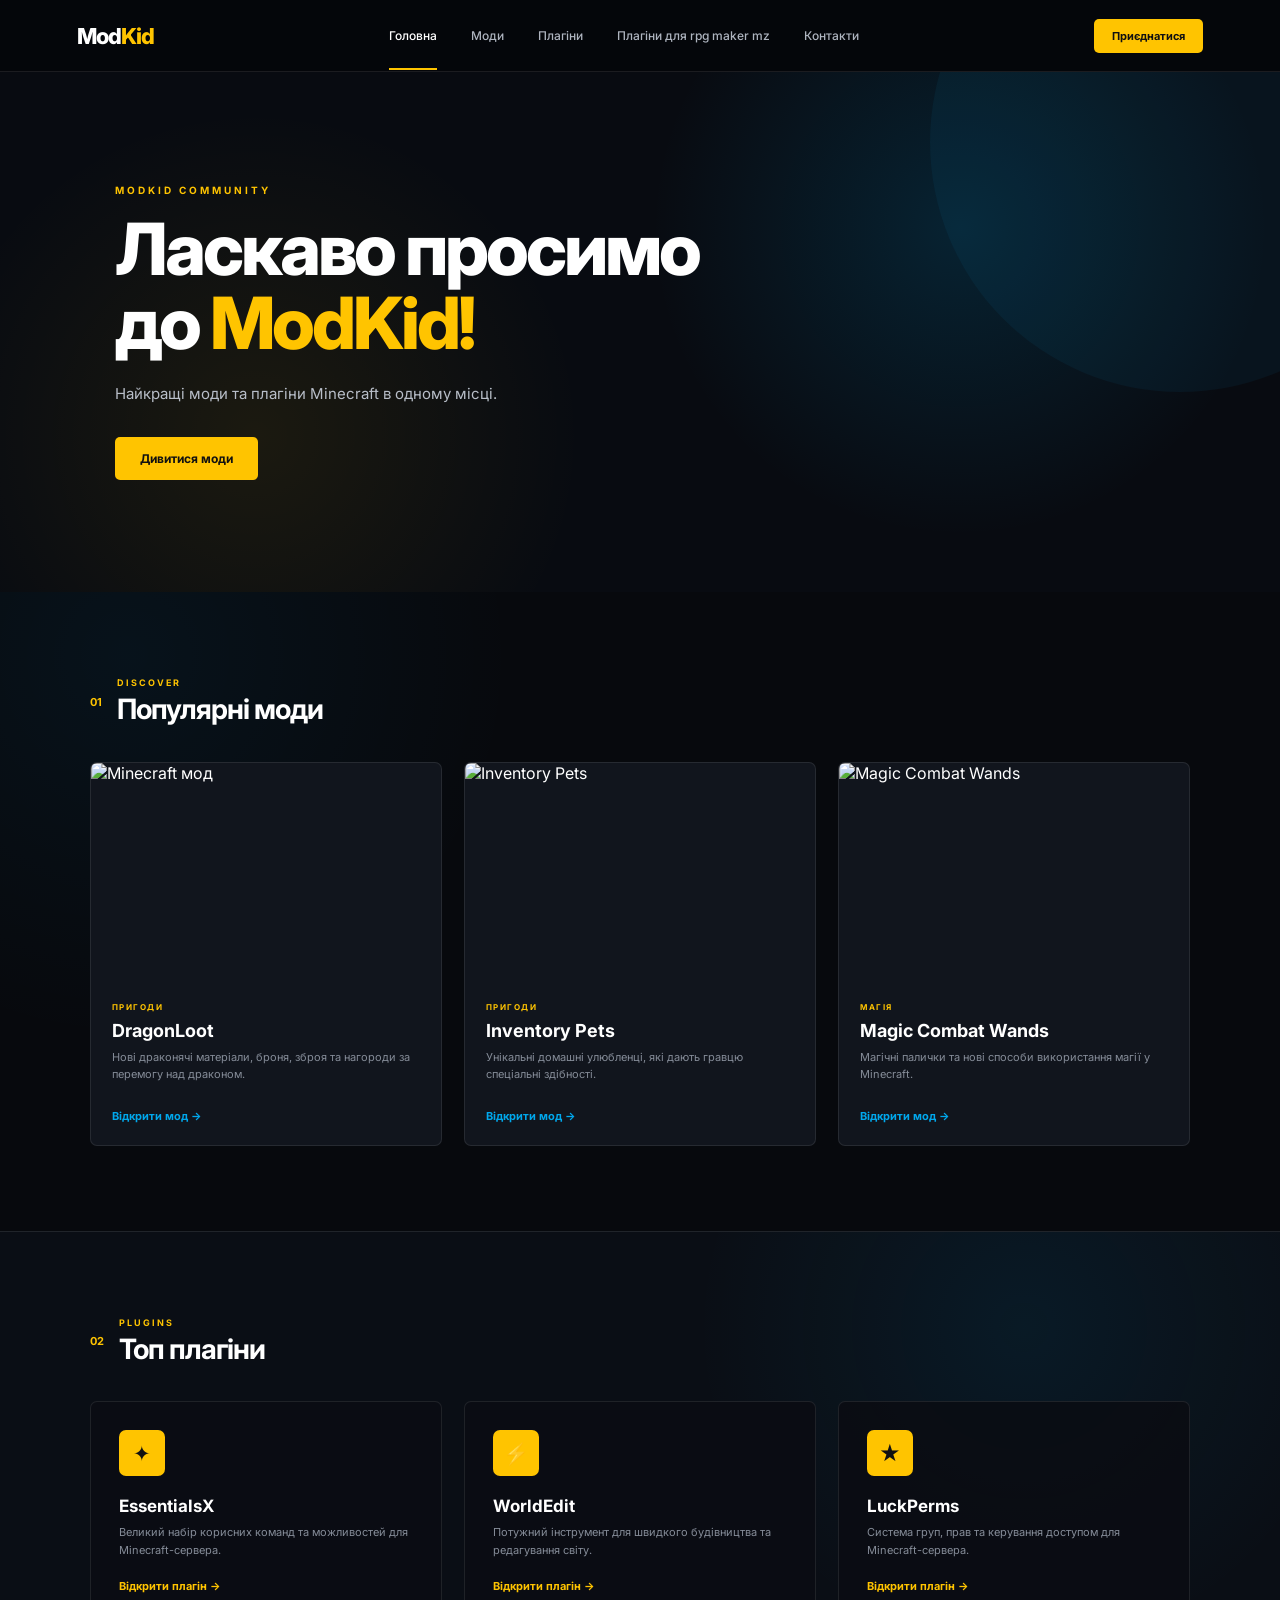
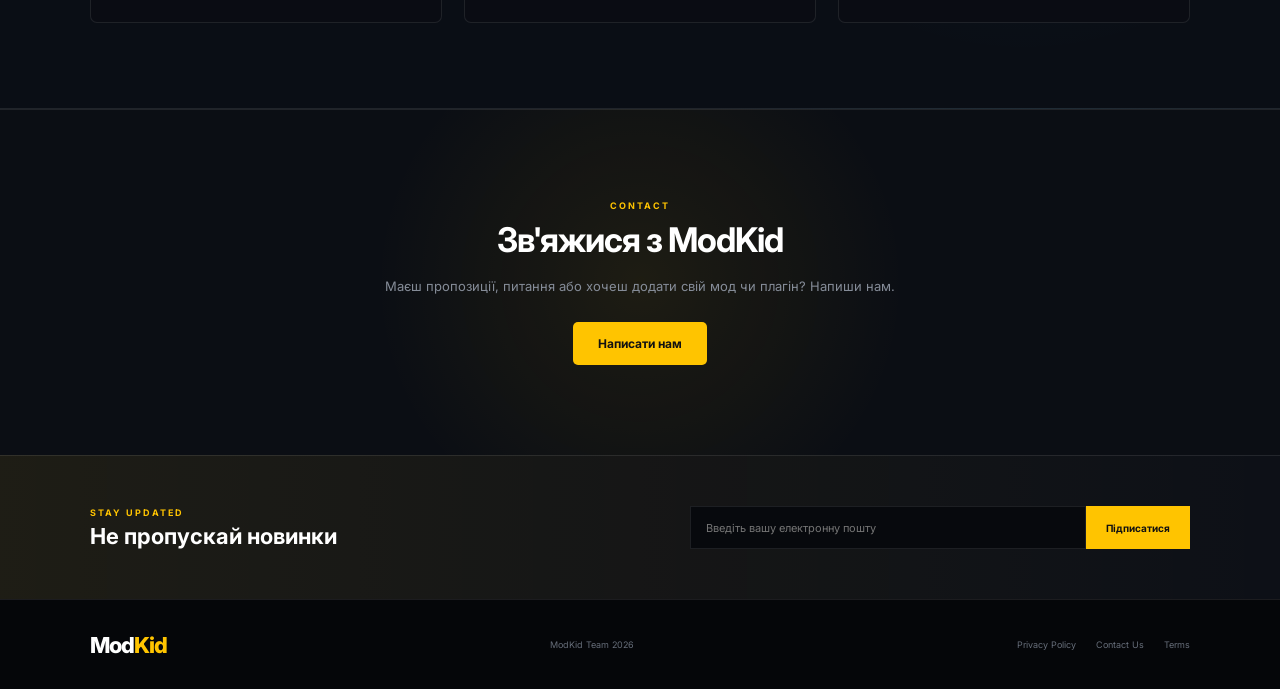
==== index.html @ 081b90ad "coment" ====
<!doctype html>
<html lang="uk">
<head>
    <meta charset="UTF-8">
    <meta name="viewport" content="width=device-width, initial-scale=1.0">

    <title>ModKid — Головна</title>

    <link rel="stylesheet" href="style.css">
</head>

<body>

<header class="header">

    <a href="index.html" class="logo">
        Mod<span>Kid</span>
    </a>

    <nav class="nav">
        <a href="index.html" class="active">Головна</a>
        <a href="mods.html">Моди</a>
        <a href="plugins.html">Плагіни</a>
        <a href="mAXplaging.html">Плагіни для rpg maker mz</a>
        <a href="#contacts">Контакти</a>
    </nav>

    <a href="#contacts" class="header-button">
        Приєднатися
    </a>

</header>


<main>

    

    <section class="hero">

        <div class="hero-content">

            <div class="eyebrow">
                MODKID COMMUNITY
            </div>

            <h1>
                Ласкаво просимо<br>
                до <span>ModKid!</span>
            </h1>

            <p>
                Найкращі моди та плагіни Minecraft
                в одному місці.
            </p>

            <a href="mods.html" class="yellow-button">
                Дивитися моди
            </a>

        </div>

    </section>


    <!-- MODS -->

    <section class="section">

        <div class="section-heading">

            <div class="section-number">
                01
            </div>

            <div>
                <div class="section-label">
                    DISCOVER
                </div>

                <h2>
                    Популярні моди
                </h2>
            </div>

        </div>


        <div class="cards cards-3">

            <article class="game-card">

                <img
                    class="card-image"
                    src="https://m.media-amazon.com/images/I/71-gNWgsC9L.jpg"
                    alt="Minecraft мод"
                >

                <div class="card-body">

                    <span class="card-tag">
                        ПРИГОДИ
                    </span>

                    <h3>
                        DragonLoot
                    </h3>

                    <p>
                        Нові драконячі матеріали, броня,
                        зброя та нагороди за перемогу над драконом.
                    </p>

                    <a
                        href="https://www.curseforge.com/minecraft/mc-mods/dragonloot"
                        target="_blank"
                    >
                        Відкрити мод →
                    </a>

                </div>

            </article>


            <article class="game-card">

                <img
                    class="card-image"
                    src="https://encrypted-tbn0.gstatic.com/images?q=tbn:ANd9GcRkJlayr0DvJ5whjL_zVGLQRJT6j5lCnFAM-soOTcqrVg&s"
                    alt="Inventory Pets"
                >

                <div class="card-body">

                    <span class="card-tag">
                        ПРИГОДИ
                    </span>

                    <h3>
                        Inventory Pets
                    </h3>

                    <p>
                        Унікальні домашні улюбленці,
                        які дають гравцю спеціальні здібності.
                    </p>

                    <a
                        href="https://www.curseforge.com/minecraft/mc-mods/inventory-pets"
                        target="_blank"
                    >
                        Відкрити мод →
                    </a>

                </div>

            </article>


            <article class="game-card">

                <img
                    class="card-image"
                    src="https://encrypted-tbn0.gstatic.com/images?q=tbn:ANd9GcRwKTTjCP03xMmSky-7XA4EB2_j6oi5CguhDNvSRg-5BPfSBuLEWEKZn0U&s=10"
                    alt="Magic Combat Wands"
                >

                <div class="card-body">

                    <span class="card-tag">
                        МАГІЯ
                    </span>

                    <h3>
                        Magic Combat Wands
                    </h3>

                    <p>
                        Магічні палички та нові способи
                        використання магії у Minecraft.
                    </p>

                    <a
                        href="https://www.curseforge.com/minecraft/mc-mods/magic-combat-wands"
                        target="_blank"
                    >
                        Відкрити мод →
                    </a>

                </div>

            </article>

        </div>

    </section>


   

    <section class="featured-section">

        <div class="section-heading">

            <div class="section-number">
                02
            </div>

            <div>

                <div class="section-label">
                    PLUGINS
                </div>

                <h2>
                    Топ плагіни
                </h2>

            </div>

        </div>


        <div class="cards cards-3">

            <article class="plugin-card">

                <div class="plugin-icon">
                    ✦
                </div>

                <h3>
                    EssentialsX
                </h3>

                <p>
                    Великий набір корисних команд
                    та можливостей для Minecraft-сервера.
                </p>

                <a
                    href="https://essentialsx.net/"
                    target="_blank"
                >
                    Відкрити плагін →
                </a>

            </article>


            <article class="plugin-card">

                <div class="plugin-icon">
                    ⚡
                </div>

                <h3>
                    WorldEdit
                </h3>

                <p>
                    Потужний інструмент для швидкого
                    будівництва та редагування світу.
                </p>

                <a
                    href="https://enginehub.org/worldedit/"
                    target="_blank"
                >
                    Відкрити плагін →
                </a>

            </article>


            <article class="plugin-card">

                <div class="plugin-icon">
                    ★
                </div>

                <h3>
                    LuckPerms
                </h3>

                <p>
                    Система груп, прав та керування
                    доступом для Minecraft-сервера.
                </p>

                <a
                    href="https://luckperms.net/"
                    target="_blank"
                >
                    Відкрити плагін →
                </a>

            </article>

        </div>

    </section>


    

    <section class="contacts" id="contacts">

        <div class="section-label">
            CONTACT
        </div>

        <h2>
            Зв'яжися з ModKid
        </h2>

        <p>
            Маєш пропозиції, питання або хочеш додати
            свій мод чи плагін? Напиши нам.
        </p>

        <a href="mailto:modkid@example.com" class="yellow-button">
            Написати нам
        </a>

    </section>


    

    <section class="newsletter">

        <div>

            <div class="section-label">
                STAY UPDATED
            </div>

            <h2>
                Не пропускай новинки
            </h2>

        </div>

        <div class="subscribe">

            <input
                type="email"
                placeholder="Введіть вашу електронну пошту"
            >

            <button>
                Підписатися
            </button>

        </div>

    </section>

</main>


<footer class="footer">

    <div class="logo">
        Mod<span>Kid</span>
    </div>

    <div>
        ModKid Team 2026
    </div>

    <div class="footer-links">

        <a href="#">
            Privacy Policy
        </a>

        <a href="#contacts">
            Contact Us
        </a>

        <a href="#">
            Terms
        </a>

    </div>

</footer>

</body>
</html>
---- style.css ----
@import url('https://fonts.googleapis.com/css2?family=Inter:wght@400;500;600;700;800&display=swap');


:root {

    --yellow: #ffc400;
    --yellow-light: #ffd633;

    --blue: #00a8ed;

    --black: #07090d;
    --dark: #0b0e14;
    --dark-card: #11151d;

    --white: #ffffff;

    --text: #dfe2e8;
    --muted: #858c98;

    --border: rgba(255,255,255,0.09);

}


* {

    box-sizing: border-box;

    margin: 0;
    padding: 0;

}


html {

    scroll-behavior: smooth;

}


body {

    background: var(--black);

    color: var(--white);

    font-family:
        "Inter",
        Arial,
        sans-serif;

}


a {

    color: inherit;

    text-decoration: none;

}


button,
input {

    font-family: inherit;

}


button {

    cursor: pointer;

}





.header {

    position: sticky;

    top: 0;

    z-index: 100;

    min-height: 72px;

    padding:
        0 6%;

    display: flex;

    align-items: center;

    justify-content: space-between;

    background:
        rgba(5,7,11,0.96);

    border-bottom:
        1px solid var(--border);

    backdrop-filter:
        blur(15px);

}


.logo {

    color: white;

    font-size: 22px;

    font-weight: 800;

    letter-spacing: -1px;

}


.logo span {

    color: var(--yellow);

}


.nav {

    display: flex;

    align-items: center;

    gap: 34px;

}


.nav a {

    position: relative;

    color: #aeb4bf;

    font-size: 12px;

    font-weight: 500;

    transition: .25s;

}


.nav a:hover {

    color: white;

}


.nav a.active {

    color: white;

}


.nav a.active::after {

    content: "";

    position: absolute;

    left: 0;
    right: 0;

    bottom: -27px;

    height: 2px;

    background: var(--yellow);

}


.header-button {

    display: inline-block;

    padding:
        10px 18px;

    border-radius: 5px;

    background: var(--yellow);

    color: #111;

    font-size: 11px;

    font-weight: 700;

    transition: .25s;

}


.header-button:hover {

    background: var(--yellow-light);

    transform:
        translateY(-2px);

}





.hero {

    min-height: 520px;

    display: flex;

    align-items: center;

    position: relative;

    overflow: hidden;

    background:

        radial-gradient(
            circle at 75% 30%,
            rgba(0,168,237,.15),
            transparent 30%
        ),

        radial-gradient(
            circle at 20% 70%,
            rgba(255,196,0,.08),
            transparent 30%
        ),

        #080b11;

}


.hero::before {

    content: "";

    position: absolute;

    width: 500px;
    height: 500px;

    right: -150px;
    top: -180px;

    border-radius: 50%;

    background:
        rgba(0,168,237,.06);

}


.hero-content {

    position: relative;

    z-index: 2;

    width: 650px;

    margin-left: 9%;

}


.eyebrow {

    margin-bottom: 16px;

    color: var(--yellow);

    font-size: 10px;

    font-weight: 700;

    letter-spacing: 3px;

}


.hero-content h1 {

    font-size:
        clamp(44px, 6vw, 72px);

    line-height: 1.02;

    letter-spacing: -3px;

    font-weight: 800;

}


.hero-content h1 span {

    color: var(--yellow);

}


.hero-content p {

    max-width: 470px;

    margin-top: 22px;

    margin-bottom: 30px;

    color: #b8bec8;

    font-size: 15px;

    line-height: 1.7;

}


.yellow-button {

    display: inline-block;

    padding:
        14px 25px;

    border: none;

    border-radius: 5px;

    background: var(--yellow);

    color: #111;

    font-size: 12px;

    font-weight: 700;

    transition: .25s;

}


.yellow-button:hover {

    background: var(--yellow-light);

    transform:
        translateY(-3px);

}





.page-title {

    padding:
        90px 8%
        70px;

    background:

        radial-gradient(
            circle at 80% 20%,
            rgba(0,168,237,.09),
            transparent 30%
        ),

        #080b11;

    border-bottom:
        1px solid var(--border);

}


.page-title h1 {

    font-size:
        clamp(42px, 5vw, 64px);

    line-height: 1;

    letter-spacing: -2px;

}


.page-title p {

    max-width: 520px;

    margin-top: 20px;

    color: #b6bdc7;

    font-size: 14px;

    line-height: 1.7;

}





.section {

    padding:
        85px 7%;

    background:

        radial-gradient(
            circle at 10% 10%,
            rgba(0,170,255,.06),
            transparent 30%
        ),

        var(--black);

}


.section-heading {

    display: flex;

    align-items: center;

    gap: 15px;

    margin-bottom: 35px;

}


.section-number {

    color: var(--yellow);

    font-size: 11px;

    font-weight: 700;

}


.section-label {

    color: var(--yellow);

    font-size: 9px;

    font-weight: 700;

    letter-spacing: 2px;

}


.section-heading h2,
.catalog-header h2 {

    margin-top: 5px;

    font-size: 28px;

    line-height: 1.2;

    letter-spacing: -1px;

}





.cards {

    display: grid;

    gap: 22px;

}


.cards-3 {

    grid-template-columns:
        repeat(3, 1fr);

}


.game-card,
.catalog-card {

    overflow: hidden;

    background:
        var(--dark-card);

    border:
        1px solid var(--border);

    border-radius: 7px;

    transition:
        transform .3s,
        border-color .3s,
        box-shadow .3s;

}


.game-card:hover,
.catalog-card:hover {

    transform:
        translateY(-7px);

    border-color:
        rgba(255,196,0,.4);

    box-shadow:
        0 20px 50px
        rgba(0,0,0,.4);

}


.card-image {

    width: 100%;

    height: 210px;

    display: block;

    object-fit: cover;

    object-position: center;

    transition:
        transform .5s;

}


.game-card:hover .card-image {

    transform:
        scale(1.05);

}


.card-body {

    padding: 21px;

}


.card-tag {

    display: inline-block;

    margin-bottom: 8px;

    color: var(--yellow);

    font-size: 8px;

    font-weight: 700;

    letter-spacing: 1.5px;

}


.card-body h3 {

    font-size: 18px;

    margin-bottom: 8px;

}


.card-body p {

    min-height: 45px;

    color: var(--muted);

    font-size: 11px;

    line-height: 1.6;

}


.card-body a {

    display: inline-block;

    margin-top: 15px;

    color: var(--blue);

    font-size: 11px;

    font-weight: 700;

}





.featured-section {

    padding:
        85px 7%;

    background:

        radial-gradient(
            circle at 80% 20%,
            rgba(0,168,237,.08),
            transparent 30%
        ),

        #0a0e15;

    border-top:
        1px solid var(--border);

    border-bottom:
        1px solid var(--border);

}


.plugin-card {

    padding: 28px;

    background:
        rgba(10,13,19,.9);

    border:
        1px solid var(--border);

    border-radius: 7px;

    transition: .3s;

}


.plugin-card:hover {

    transform:
        translateY(-6px);

    border-color:
        rgba(255,196,0,.6);

}


.plugin-icon {

    width: 46px;
    height: 46px;

    display: flex;

    align-items: center;
    justify-content: center;

    margin-bottom: 20px;

    background:
        var(--yellow);

    color: #111;

    border-radius: 7px;

    font-size: 21px;

}


.plugin-card h3 {

    margin-bottom: 8px;

    font-size: 17px;

}


.plugin-card p {

    color: var(--muted);

    font-size: 11px;

    line-height: 1.6;

}


.plugin-card a {

    display: inline-block;

    margin-top: 20px;

    color: var(--yellow);

    font-size: 11px;

    font-weight: 700;

}





.catalog {

    padding:
        80px 7%;

    background:

        radial-gradient(
            circle at 85% 5%,
            rgba(255,196,0,.06),
            transparent 25%
        ),

        var(--black);

}


.catalog-header {

    display: flex;

    justify-content: space-between;

    align-items: flex-end;

    margin-bottom: 35px;

}


.filters {

    display: flex;

    gap: 7px;

    flex-wrap: wrap;

}


.filter {

    padding:
        9px 15px;

    color: #969da9;

    background:
        #11151d;

    border:
        1px solid var(--border);

    border-radius: 5px;

    font-size: 10px;

    transition: .25s;

}


.filter:hover,
.filter.active {

    color: #111;

    background:
        var(--yellow);

    border-color:
        var(--yellow);

}


.catalog-grid {

    display: grid;

    grid-template-columns:
        repeat(3, 1fr);

    gap: 20px;

}


.catalog-image {

    width: 100%;

    height: 220px;

    display: block;

    object-fit: cover;

    object-position: center;

    transition: .5s;

}


.catalog-card:hover
.catalog-image {

    transform:
        scale(1.04);

}


.catalog-body {

    padding: 20px;

}


.catalog-body h3 {

    margin-bottom: 8px;

    font-size: 17px;

}


.catalog-body p {

    min-height: 65px;

    color: var(--muted);

    font-size: 11px;

    line-height: 1.6;

}





.blue-button {

    display: inline-block;

    margin-top: 15px;

    padding:
        9px 15px;

    color: white;

    background:
        var(--blue);

    border: none;

    border-radius: 4px;

    font-size: 10px;

    font-weight: 700;

    transition: .25s;

}


.blue-button:hover {

    background:
        #16baff;

    transform:
        translateY(-2px);

}





.contacts {

    padding:
        90px 7%;

    text-align: center;

    background:

        radial-gradient(
            circle at center,
            rgba(255,196,0,.08),
            transparent 40%
        ),

        #0b0e14;

    border-top:
        1px solid var(--border);

}


.contacts h2 {

    margin-top: 8px;

    font-size: 34px;

    letter-spacing: -1px;

}


.contacts p {

    max-width: 550px;

    margin:
        15px auto 25px;

    color: var(--muted);

    font-size: 13px;

    line-height: 1.7;

}





.newsletter {

    display: flex;

    align-items: center;

    justify-content: space-between;

    gap: 30px;

    padding:
        50px 7%;

    background:

        linear-gradient(
            90deg,
            rgba(255,196,0,.07),
            transparent
        ),

        #0d1017;

    border-top:
        1px solid var(--border);

}


.newsletter h2 {

    margin-top: 5px;

    font-size: 22px;

}


.subscribe {

    display: flex;

    width: 500px;

    max-width: 100%;

}


.subscribe input {

    flex: 1;

    min-width: 0;

    height: 43px;

    padding:
        0 15px;

    color: white;

    background:
        #07090d;

    border:
        1px solid var(--border);

    outline: none;

    font-size: 11px;

}


.subscribe button {

    height: 43px;

    padding:
        0 20px;

    border: none;

    background:
        var(--yellow);

    color: #111;

    font-size: 10px;

    font-weight: 700;

}





.footer {

    min-height: 90px;

    padding:
        25px 7%;

    display: flex;

    align-items: center;

    justify-content: space-between;

    gap: 20px;

    background:
        #050609;

    border-top:
        1px solid var(--border);

    color:
        #666d79;

    font-size: 9px;

}


.footer-links {

    display: flex;

    gap: 20px;

}


.footer-links a:hover {

    color: white;

}





@media (max-width: 900px) {

    .nav {

        gap: 16px;

    }


    .cards-3,
    .catalog-grid {

        grid-template-columns:
            repeat(2, 1fr);

    }


    .catalog-header {

        align-items:
            flex-start;

        flex-direction:
            column;

        gap: 20px;

    }


    .newsletter {

        flex-direction:
            column;

        align-items:
            flex-start;

    }

}


@media (max-width: 600px) {

    .header {

        min-height: auto;

        padding:
            18px 5%;

        flex-wrap:
            wrap;

    }


    .nav {

        order: 3;

        width: 100%;

        justify-content:
            center;

        gap: 18px;

        margin-top: 18px;

    }


    .header-button {

        display: none;

    }


    .nav a.active::after {

        bottom:
            -10px;

    }


    .hero {

        min-height:
            560px;

    }


    .hero-content {

        width: 90%;

        margin-left:
            5%;

    }


    .hero-content h1 {

        font-size:
            45px;

    }


    .page-title {

        padding:
            65px 5%;

    }


    .section,
    .catalog,
    .featured-section {

        padding:
            65px 5%;

    }


    .cards-3,
    .catalog-grid {

        grid-template-columns:
            1fr;

    }


    .catalog-header {

        align-items:
            flex-start;

    }


    .filters {

        flex-wrap:
            wrap;

    }


    .newsletter {

        padding:
            45px 5%;

    }


    .subscribe {

        flex-direction:
            column;

        gap: 8px;

        width: 100%;

    }


    .subscribe button {

        width: 100%;

    }


    .contacts {

        padding:
            70px 5%;

    }


    .footer {

        flex-direction:
            column;

        justify-content:
            center;

        text-align:
            center;

    }


    .footer-links {

        flex-wrap:
            wrap;

        justify-content:
            center;

    }

}
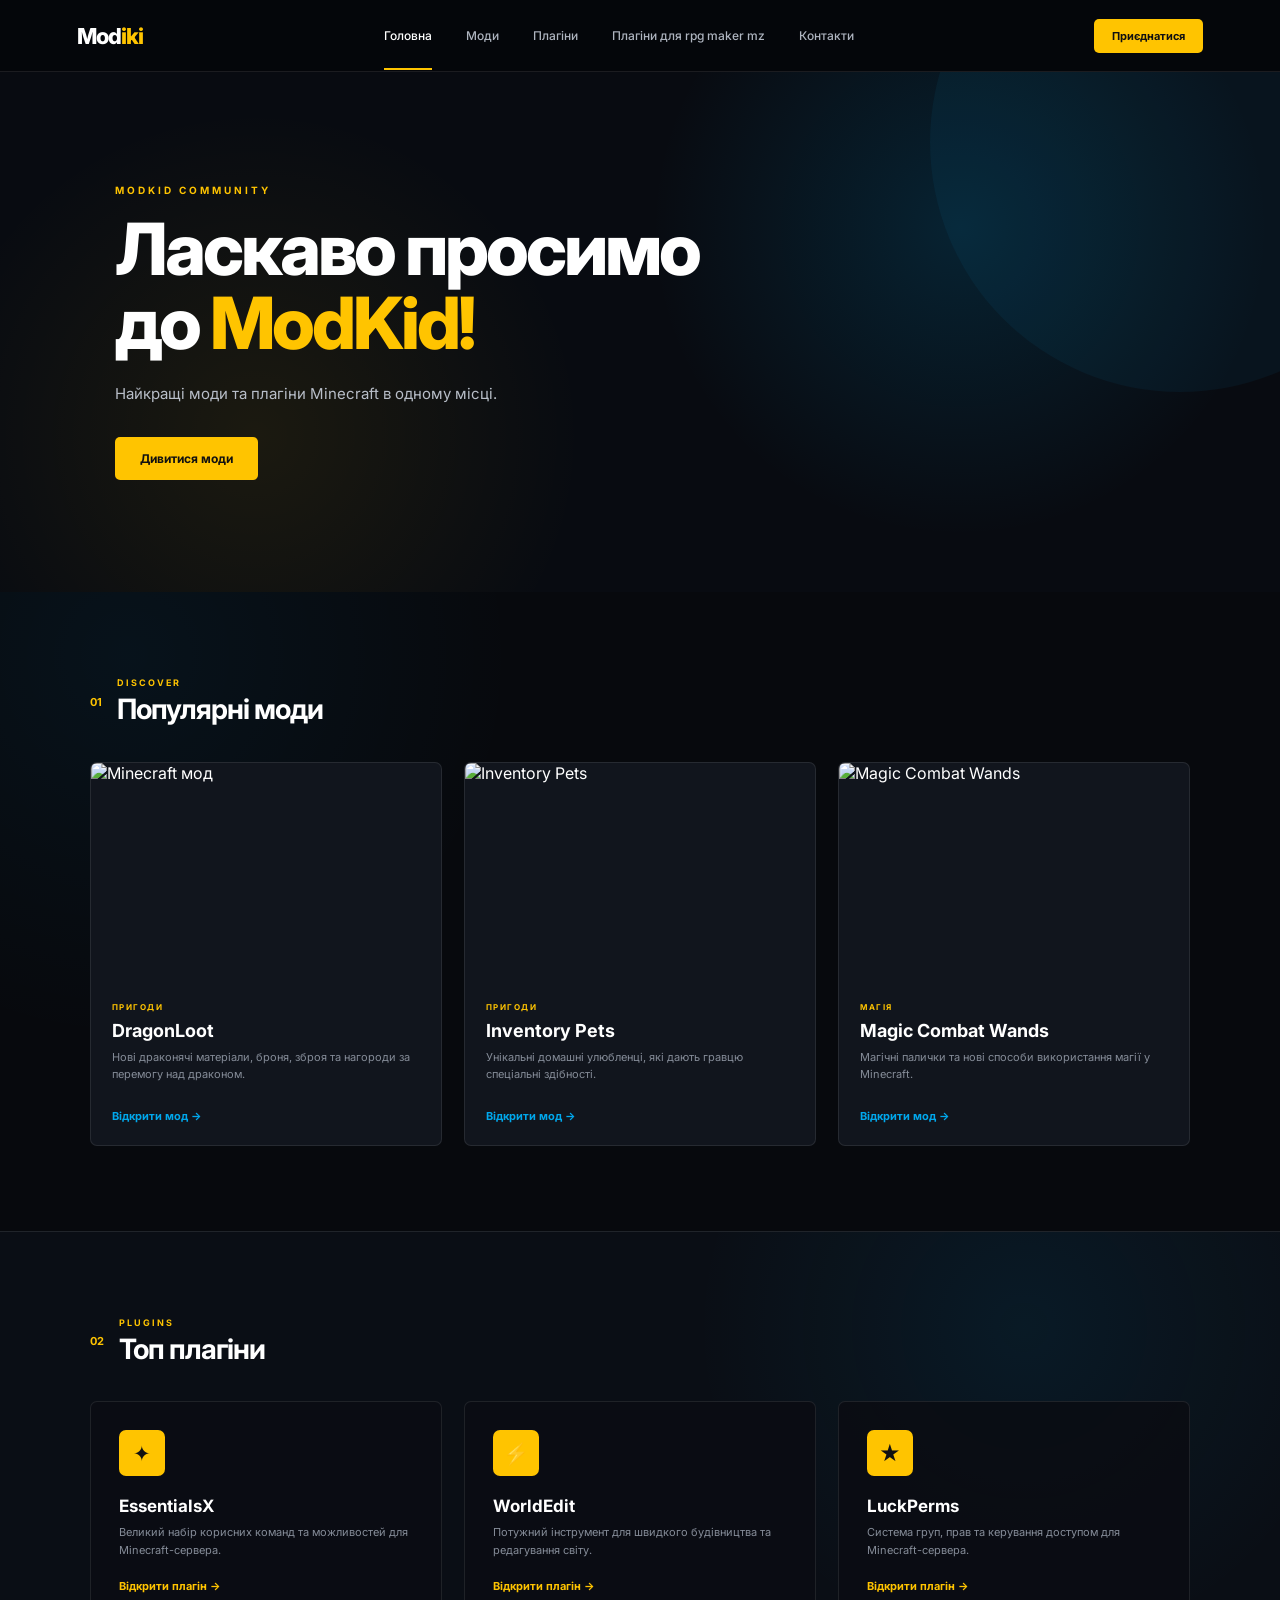
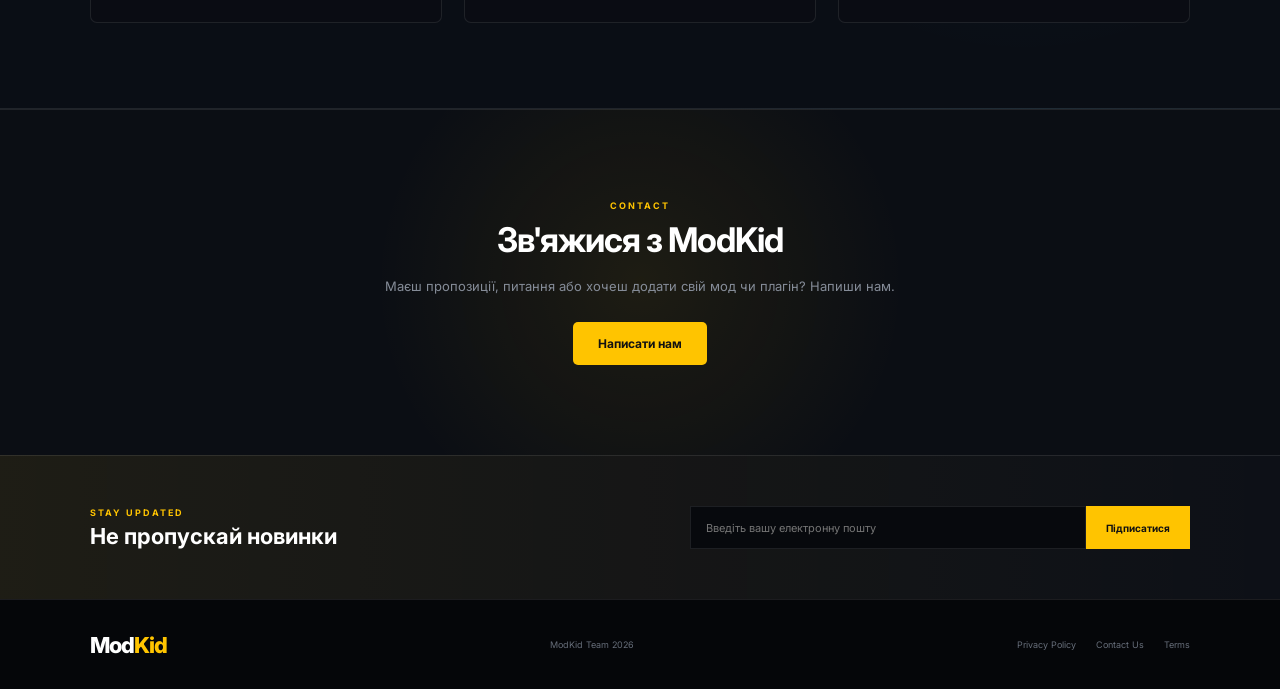
==== commit 6dee189b: "змінив літри" ====
--- a/index.html
+++ b/index.html
@@ -14,7 +14,7 @@
 <header class="header">
 
     <a href="index.html" class="logo">
-        Mod<span>Kid</span>
+        Mod<span>iki</span>
     </a>
 
     <nav class="nav">
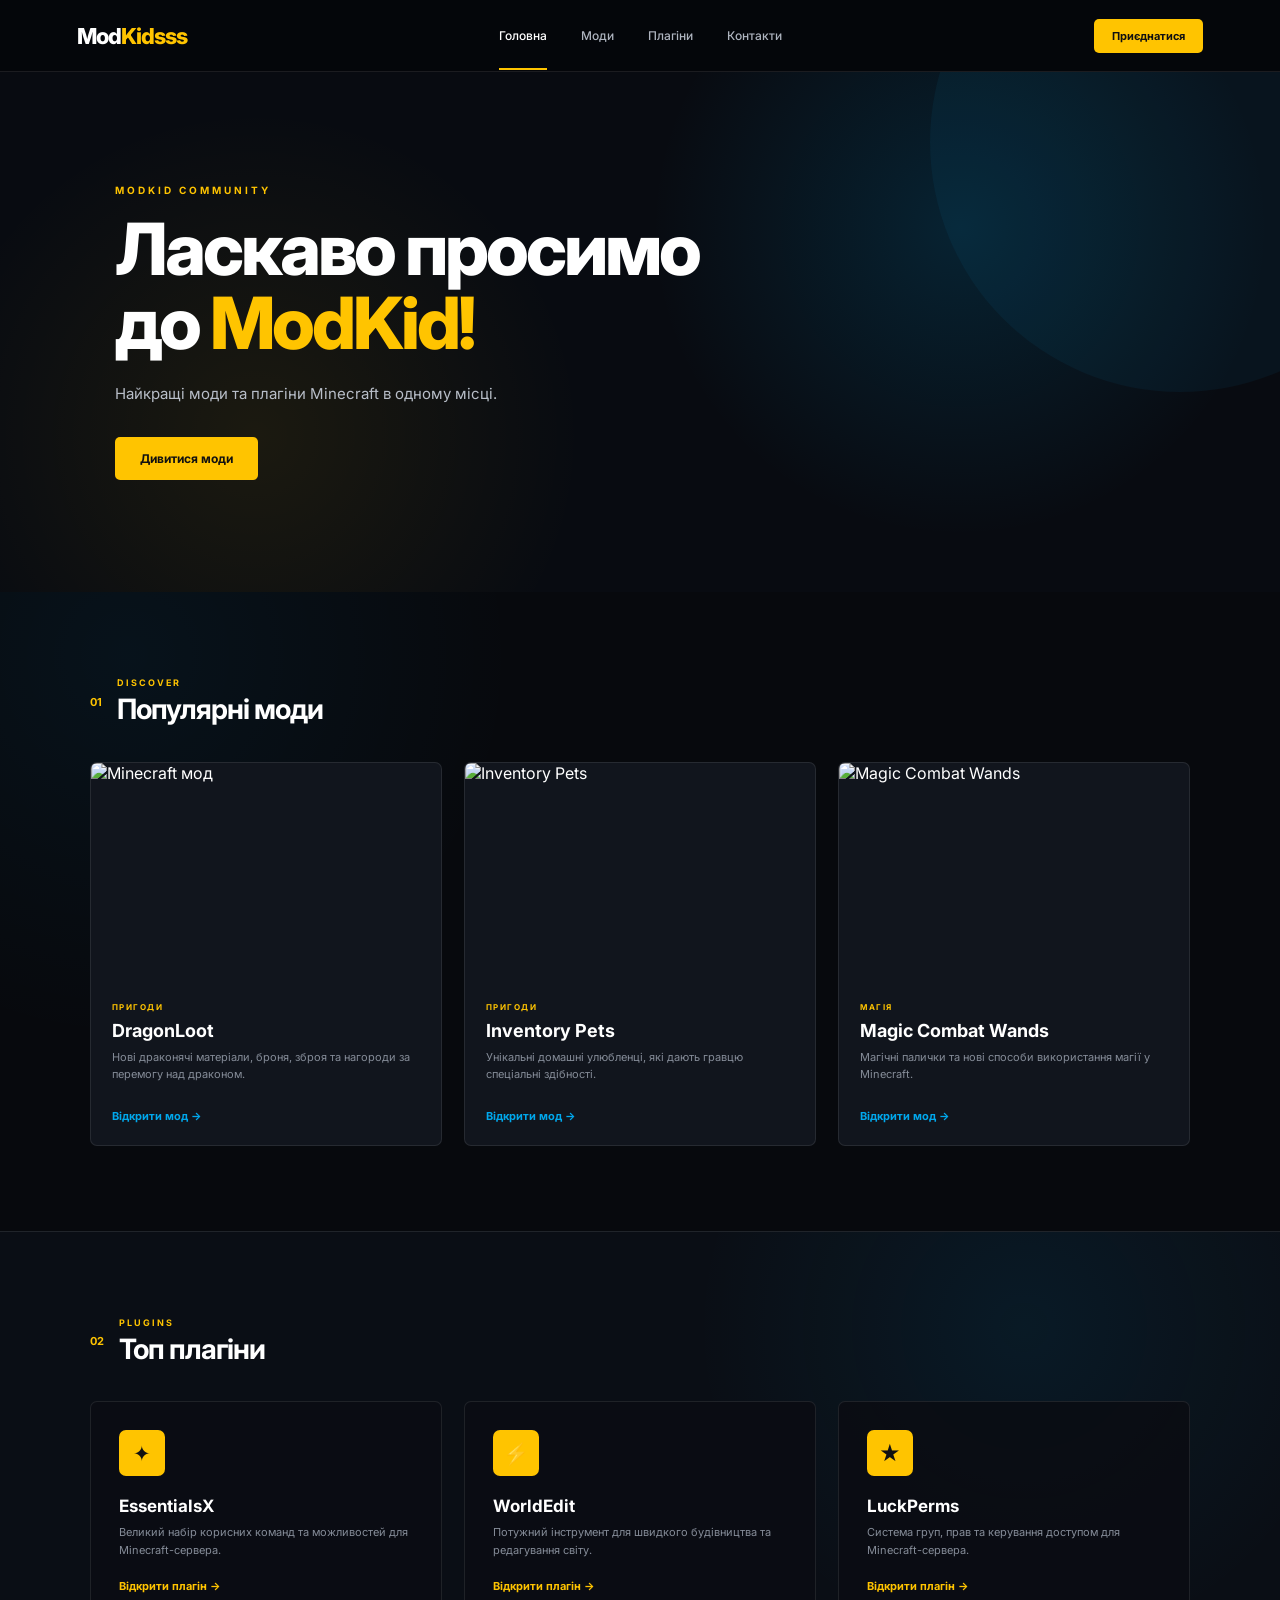
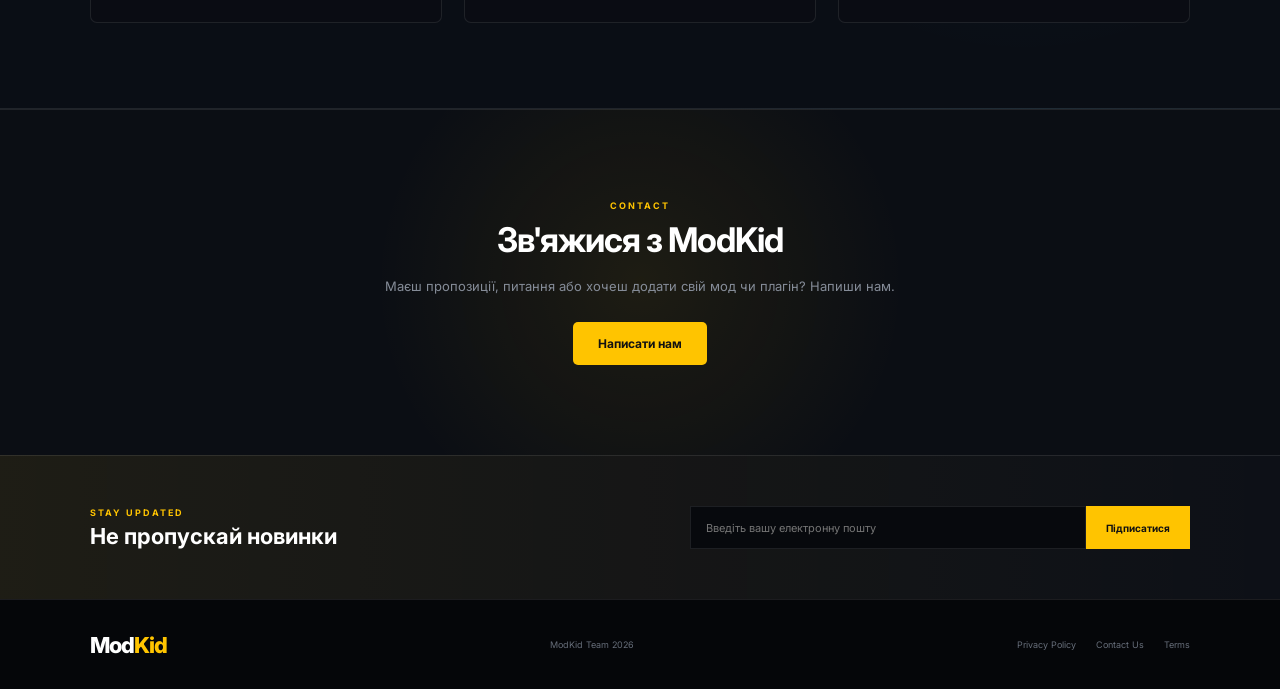
==== commit 42892c95: "asds" ====
--- a/index.html
+++ b/index.html
@@ -14,14 +14,13 @@
 <header class="header">
 
     <a href="index.html" class="logo">
-        Mod<span>iki</span>
+        Mod<span>Kidsss</span>
     </a>
 
     <nav class="nav">
         <a href="index.html" class="active">Головна</a>
         <a href="mods.html">Моди</a>
         <a href="plugins.html">Плагіни</a>
-        <a href="mAXplaging.html">Плагіни для rpg maker mz</a>
         <a href="#contacts">Контакти</a>
     </nav>
 
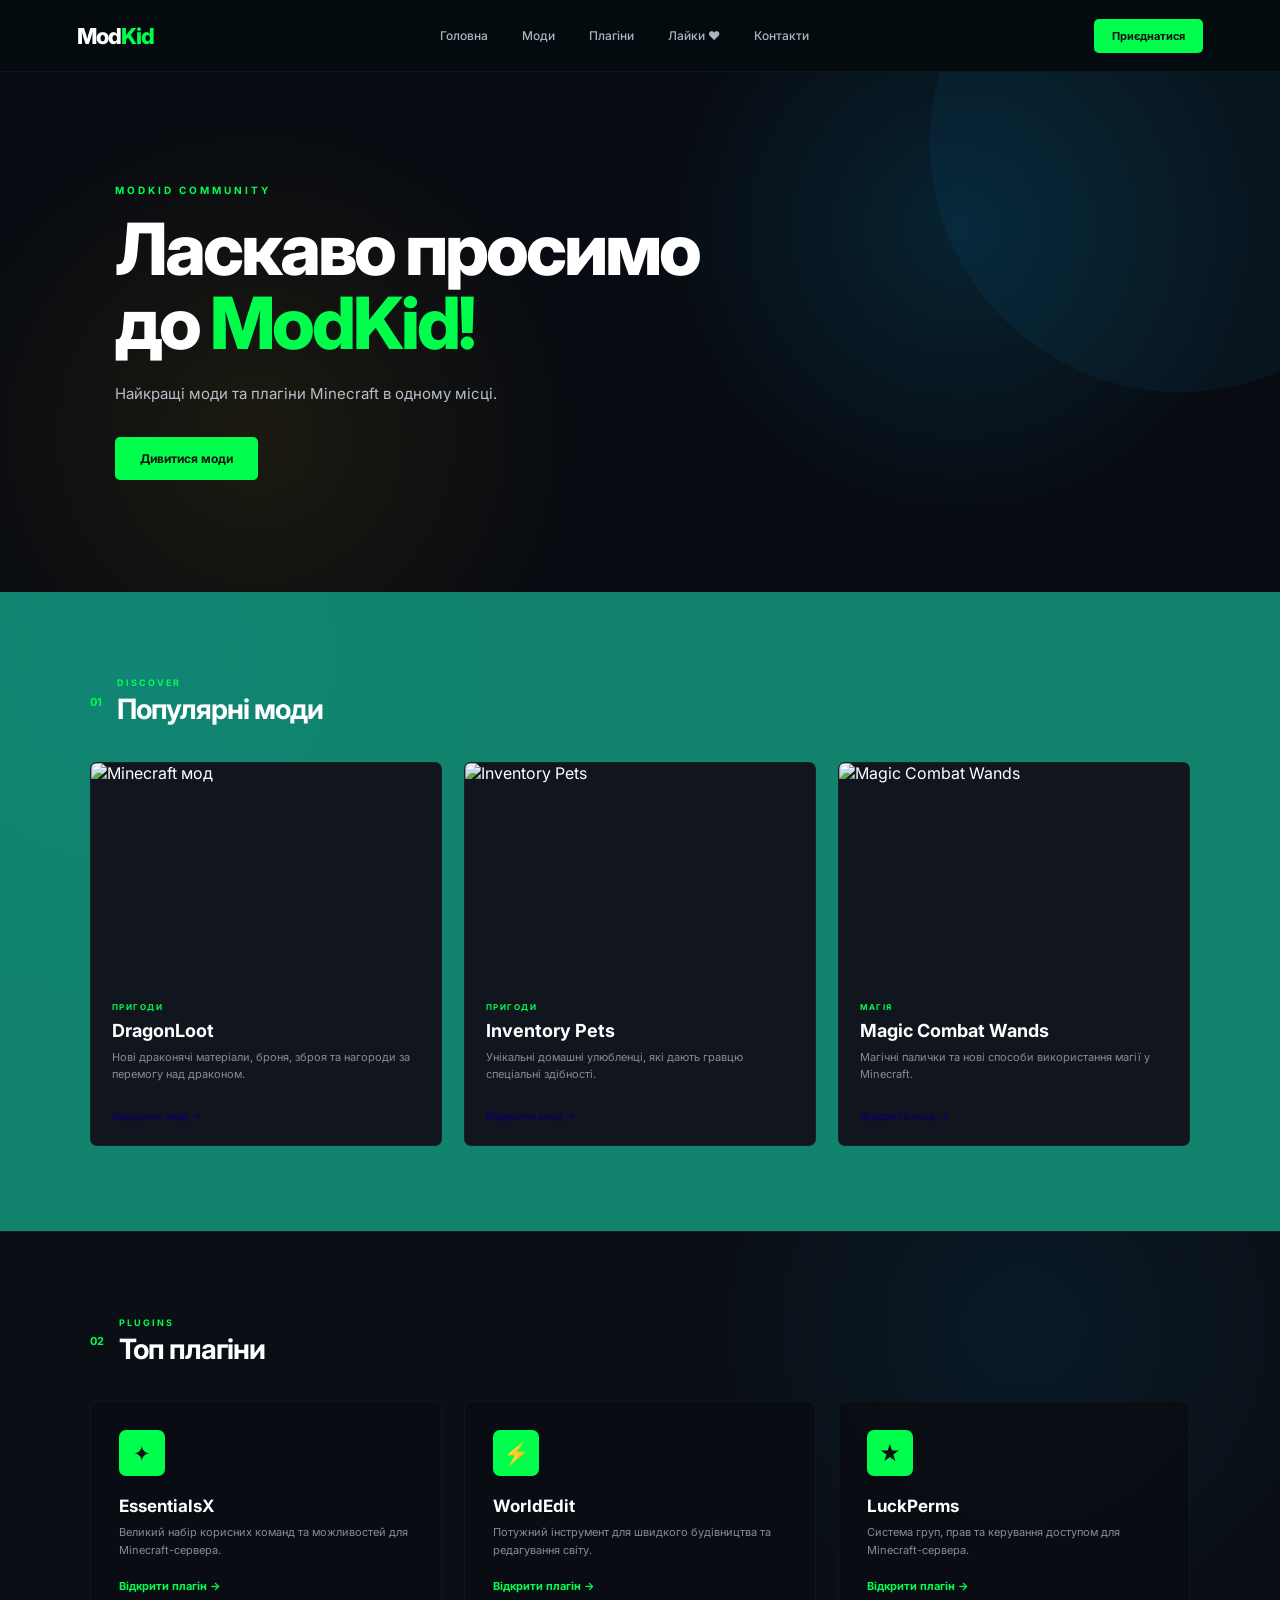
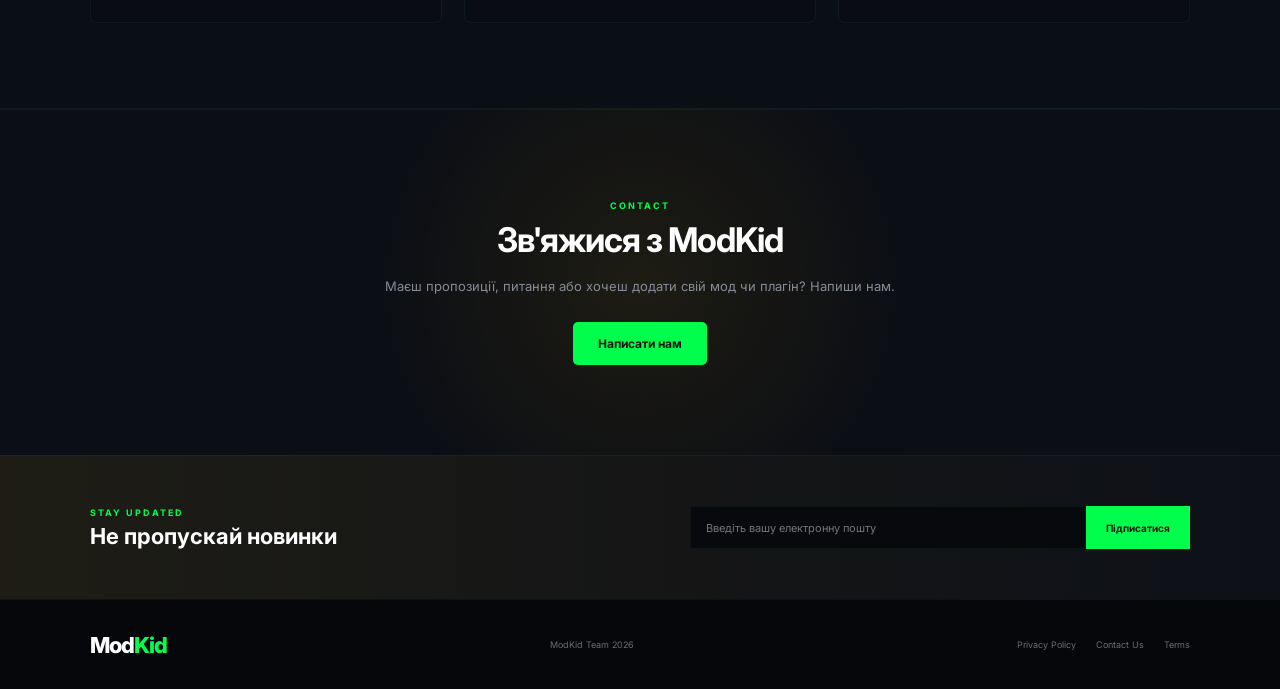
==== commit c125749d: "твій комент" ====
--- a/index.html
+++ b/index.html
@@ -14,14 +14,17 @@
 <header class="header">
 
     <a href="index.html" class="logo">
-        Mod<span>Kidsss</span>
+        Mod<span>Kid</span>
     </a>
 
     <nav class="nav">
-        <a href="index.html" class="active">Головна</a>
-        <a href="mods.html">Моди</a>
-        <a href="plugins.html">Плагіни</a>
-        <a href="#contacts">Контакти</a>
+       <nav class="nav">
+    <a href="index.html">Головна</a>
+    <a href="mods.html">Моди</a>
+    <a href="plugins.html">Плагіни</a>
+    <a href="favorites.html">Лайки ❤️️</a>
+    <a href="#contacts">Контакти</a>
+</nav>
     </nav>
 
     <a href="#contacts" class="header-button">
--- a/style.css
+++ b/style.css
@@ -3,12 +3,12 @@
 
 :root {
 
-    --yellow: #ffc400;
+    --yellow: #00ff4c;
     --yellow-light: #ffd633;
 
-    --blue: #00a8ed;
-
-    --black: #07090d;
+    --blue: #0f0254;
+
+    --black: #11836c;
     --dark: #0b0e14;
     --dark-card: #11151d;
 
@@ -17,7 +17,7 @@
     --text: #dfe2e8;
     --muted: #858c98;
 
-    --border: rgba(255,255,255,0.09);
+    --border: rgba(65, 162, 99, 0.09);
 
 }
 
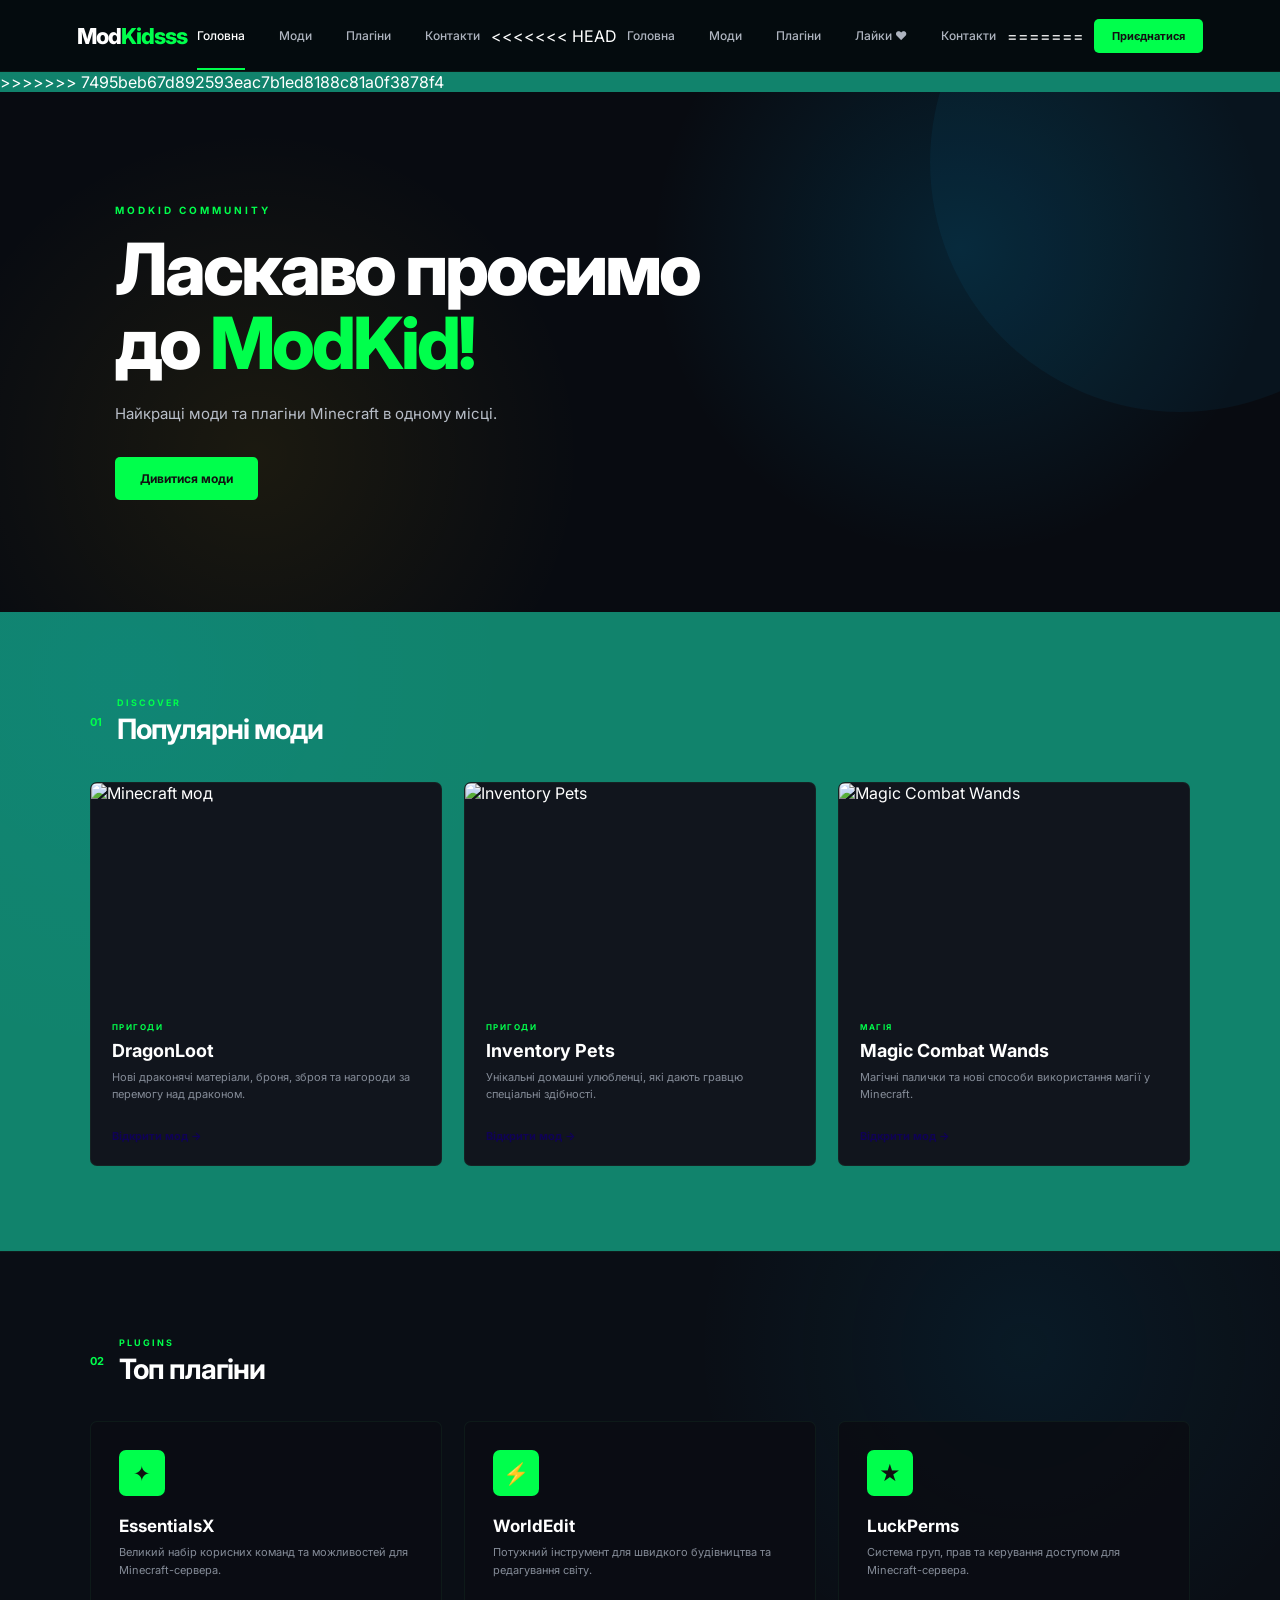
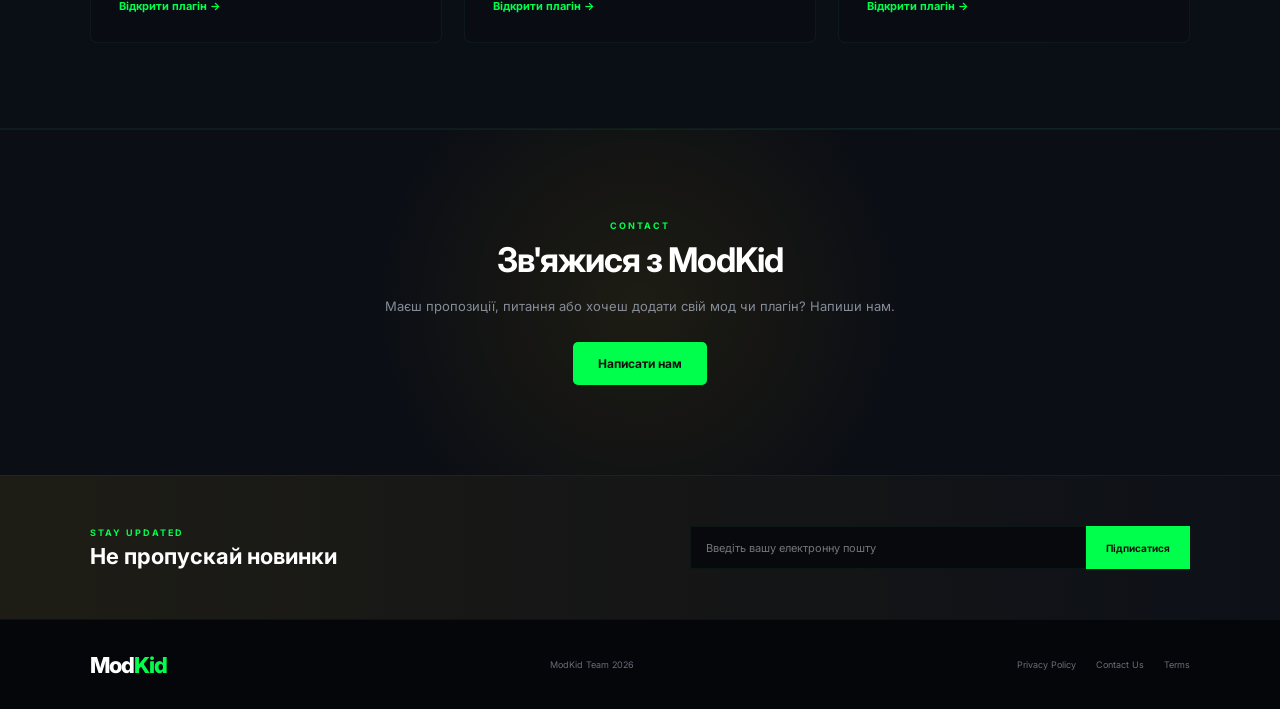
==== commit 567098a1: "твій комент" ====
--- a/index.html
+++ b/index.html
@@ -1,22 +1,36 @@
 <!doctype html>
 <html lang="uk">
-<head>
-    <meta charset="UTF-8">
-    <meta name="viewport" content="width=device-width, initial-scale=1.0">
-
-    <title>ModKid — Головна</title>
-
-    <link rel="stylesheet" href="style.css">
-</head>
-
-<body>
-
-<header class="header">
-
-    <a href="index.html" class="logo">
-        Mod<span>Kid</span>
-    </a>
-
+    <head>
+        <meta charset="UTF-8" />
+        <meta name="viewport" content="width=device-width, initial-scale=1.0" />
+
+        <title>ModKid — Головна</title>
+
+        <link rel="stylesheet" href="style.css" />
+        <script async src="https://www.googletagmanager.com/gtag/js?id=G-27Y2EXJXCG"></script>
+        <script>
+            window.dataLayer = window.dataLayer || [];
+            function gtag() {
+                dataLayer.push(arguments);
+            }
+            gtag('js', new Date());
+
+            gtag('config', 'G-27Y2EXJXCG');
+        </script>
+    </head>
+
+    <body>
+        <header class="header">
+            <a href="index.html" class="logo"> Mod<span>Kidsss</span> </a>
+
+            <nav class="nav">
+                <a href="index.html" class="active">Головна</a>
+                <a href="mods.html">Моди</a>
+                <a href="plugins.html">Плагіни</a>
+                <a href="#contacts">Контакти</a>
+            </nav>
+
+<<<<<<< HEAD
     <nav class="nav">
        <nav class="nav">
     <a href="index.html">Головна</a>
@@ -26,370 +40,194 @@
     <a href="#contacts">Контакти</a>
 </nav>
     </nav>
-
-    <a href="#contacts" class="header-button">
-        Приєднатися
-    </a>
-
-</header>
-
-
-<main>
-
-    
-
-    <section class="hero">
-
-        <div class="hero-content">
-
-            <div class="eyebrow">
-                MODKID COMMUNITY
+=======
+            <a href="#contacts" class="header-button"> Приєднатися </a>
+        </header>
+>>>>>>> 7495beb67d892593eac7b1ed8188c81a0f3878f4
+
+        <main>
+            <section class="hero">
+                <div class="hero-content">
+                    <div class="eyebrow">MODKID COMMUNITY</div>
+
+                    <h1>
+                        Ласкаво просимо<br />
+                        до <span>ModKid!</span>
+                    </h1>
+
+                    <p>Найкращі моди та плагіни Minecraft в одному місці.</p>
+
+                    <a href="mods.html" class="yellow-button"> Дивитися моди </a>
+                </div>
+            </section>
+
+            <!-- MODS -->
+
+            <section class="section">
+                <div class="section-heading">
+                    <div class="section-number">01</div>
+
+                    <div>
+                        <div class="section-label">DISCOVER</div>
+
+                        <h2>Популярні моди</h2>
+                    </div>
+                </div>
+
+                <div class="cards cards-3">
+                    <article class="game-card">
+                        <img
+                            class="card-image"
+                            src="https://m.media-amazon.com/images/I/71-gNWgsC9L.jpg"
+                            alt="Minecraft мод" />
+
+                        <div class="card-body">
+                            <span class="card-tag"> ПРИГОДИ </span>
+
+                            <h3>DragonLoot</h3>
+
+                            <p>
+                                Нові драконячі матеріали, броня, зброя та нагороди за перемогу над
+                                драконом.
+                            </p>
+
+                            <a
+                                href="https://www.curseforge.com/minecraft/mc-mods/dragonloot"
+                                target="_blank">
+                                Відкрити мод →
+                            </a>
+                        </div>
+                    </article>
+
+                    <article class="game-card">
+                        <img
+                            class="card-image"
+                            src="https://encrypted-tbn0.gstatic.com/images?q=tbn:ANd9GcRkJlayr0DvJ5whjL_zVGLQRJT6j5lCnFAM-soOTcqrVg&s"
+                            alt="Inventory Pets" />
+
+                        <div class="card-body">
+                            <span class="card-tag"> ПРИГОДИ </span>
+
+                            <h3>Inventory Pets</h3>
+
+                            <p>
+                                Унікальні домашні улюбленці, які дають гравцю спеціальні здібності.
+                            </p>
+
+                            <a
+                                href="https://www.curseforge.com/minecraft/mc-mods/inventory-pets"
+                                target="_blank">
+                                Відкрити мод →
+                            </a>
+                        </div>
+                    </article>
+
+                    <article class="game-card">
+                        <img
+                            class="card-image"
+                            src="https://encrypted-tbn0.gstatic.com/images?q=tbn:ANd9GcRwKTTjCP03xMmSky-7XA4EB2_j6oi5CguhDNvSRg-5BPfSBuLEWEKZn0U&s=10"
+                            alt="Magic Combat Wands" />
+
+                        <div class="card-body">
+                            <span class="card-tag"> МАГІЯ </span>
+
+                            <h3>Magic Combat Wands</h3>
+
+                            <p>Магічні палички та нові способи використання магії у Minecraft.</p>
+
+                            <a
+                                href="https://www.curseforge.com/minecraft/mc-mods/magic-combat-wands"
+                                target="_blank">
+                                Відкрити мод →
+                            </a>
+                        </div>
+                    </article>
+                </div>
+            </section>
+
+            <section class="featured-section">
+                <div class="section-heading">
+                    <div class="section-number">02</div>
+
+                    <div>
+                        <div class="section-label">PLUGINS</div>
+
+                        <h2>Топ плагіни</h2>
+                    </div>
+                </div>
+
+                <div class="cards cards-3">
+                    <article class="plugin-card">
+                        <div class="plugin-icon">✦</div>
+
+                        <h3>EssentialsX</h3>
+
+                        <p>Великий набір корисних команд та можливостей для Minecraft-сервера.</p>
+
+                        <a href="https://essentialsx.net/" target="_blank"> Відкрити плагін → </a>
+                    </article>
+
+                    <article class="plugin-card">
+                        <div class="plugin-icon">⚡</div>
+
+                        <h3>WorldEdit</h3>
+
+                        <p>Потужний інструмент для швидкого будівництва та редагування світу.</p>
+
+                        <a href="https://enginehub.org/worldedit/" target="_blank">
+                            Відкрити плагін →
+                        </a>
+                    </article>
+
+                    <article class="plugin-card">
+                        <div class="plugin-icon">★</div>
+
+                        <h3>LuckPerms</h3>
+
+                        <p>Система груп, прав та керування доступом для Minecraft-сервера.</p>
+
+                        <a href="https://luckperms.net/" target="_blank"> Відкрити плагін → </a>
+                    </article>
+                </div>
+            </section>
+
+            <section class="contacts" id="contacts">
+                <div class="section-label">CONTACT</div>
+
+                <h2>Зв'яжися з ModKid</h2>
+
+                <p>Маєш пропозиції, питання або хочеш додати свій мод чи плагін? Напиши нам.</p>
+
+                <a href="mailto:modkid@example.com" class="yellow-button"> Написати нам </a>
+            </section>
+
+            <section class="newsletter">
+                <div>
+                    <div class="section-label">STAY UPDATED</div>
+
+                    <h2>Не пропускай новинки</h2>
+                </div>
+
+                <div class="subscribe">
+                    <input type="email" placeholder="Введіть вашу електронну пошту" />
+
+                    <button>Підписатися</button>
+                </div>
+            </section>
+        </main>
+
+        <footer class="footer">
+            <div class="logo">Mod<span>Kid</span></div>
+
+            <div>ModKid Team 2026</div>
+
+            <div class="footer-links">
+                <a href="#"> Privacy Policy </a>
+
+                <a href="#contacts"> Contact Us </a>
+
+                <a href="#"> Terms </a>
             </div>
-
-            <h1>
-                Ласкаво просимо<br>
-                до <span>ModKid!</span>
-            </h1>
-
-            <p>
-                Найкращі моди та плагіни Minecraft
-                в одному місці.
-            </p>
-
-            <a href="mods.html" class="yellow-button">
-                Дивитися моди
-            </a>
-
-        </div>
-
-    </section>
-
-
-    <!-- MODS -->
-
-    <section class="section">
-
-        <div class="section-heading">
-
-            <div class="section-number">
-                01
-            </div>
-
-            <div>
-                <div class="section-label">
-                    DISCOVER
-                </div>
-
-                <h2>
-                    Популярні моди
-                </h2>
-            </div>
-
-        </div>
-
-
-        <div class="cards cards-3">
-
-            <article class="game-card">
-
-                <img
-                    class="card-image"
-                    src="https://m.media-amazon.com/images/I/71-gNWgsC9L.jpg"
-                    alt="Minecraft мод"
-                >
-
-                <div class="card-body">
-
-                    <span class="card-tag">
-                        ПРИГОДИ
-                    </span>
-
-                    <h3>
-                        DragonLoot
-                    </h3>
-
-                    <p>
-                        Нові драконячі матеріали, броня,
-                        зброя та нагороди за перемогу над драконом.
-                    </p>
-
-                    <a
-                        href="https://www.curseforge.com/minecraft/mc-mods/dragonloot"
-                        target="_blank"
-                    >
-                        Відкрити мод →
-                    </a>
-
-                </div>
-
-            </article>
-
-
-            <article class="game-card">
-
-                <img
-                    class="card-image"
-                    src="https://encrypted-tbn0.gstatic.com/images?q=tbn:ANd9GcRkJlayr0DvJ5whjL_zVGLQRJT6j5lCnFAM-soOTcqrVg&s"
-                    alt="Inventory Pets"
-                >
-
-                <div class="card-body">
-
-                    <span class="card-tag">
-                        ПРИГОДИ
-                    </span>
-
-                    <h3>
-                        Inventory Pets
-                    </h3>
-
-                    <p>
-                        Унікальні домашні улюбленці,
-                        які дають гравцю спеціальні здібності.
-                    </p>
-
-                    <a
-                        href="https://www.curseforge.com/minecraft/mc-mods/inventory-pets"
-                        target="_blank"
-                    >
-                        Відкрити мод →
-                    </a>
-
-                </div>
-
-            </article>
-
-
-            <article class="game-card">
-
-                <img
-                    class="card-image"
-                    src="https://encrypted-tbn0.gstatic.com/images?q=tbn:ANd9GcRwKTTjCP03xMmSky-7XA4EB2_j6oi5CguhDNvSRg-5BPfSBuLEWEKZn0U&s=10"
-                    alt="Magic Combat Wands"
-                >
-
-                <div class="card-body">
-
-                    <span class="card-tag">
-                        МАГІЯ
-                    </span>
-
-                    <h3>
-                        Magic Combat Wands
-                    </h3>
-
-                    <p>
-                        Магічні палички та нові способи
-                        використання магії у Minecraft.
-                    </p>
-
-                    <a
-                        href="https://www.curseforge.com/minecraft/mc-mods/magic-combat-wands"
-                        target="_blank"
-                    >
-                        Відкрити мод →
-                    </a>
-
-                </div>
-
-            </article>
-
-        </div>
-
-    </section>
-
-
-   
-
-    <section class="featured-section">
-
-        <div class="section-heading">
-
-            <div class="section-number">
-                02
-            </div>
-
-            <div>
-
-                <div class="section-label">
-                    PLUGINS
-                </div>
-
-                <h2>
-                    Топ плагіни
-                </h2>
-
-            </div>
-
-        </div>
-
-
-        <div class="cards cards-3">
-
-            <article class="plugin-card">
-
-                <div class="plugin-icon">
-                    ✦
-                </div>
-
-                <h3>
-                    EssentialsX
-                </h3>
-
-                <p>
-                    Великий набір корисних команд
-                    та можливостей для Minecraft-сервера.
-                </p>
-
-                <a
-                    href="https://essentialsx.net/"
-                    target="_blank"
-                >
-                    Відкрити плагін →
-                </a>
-
-            </article>
-
-
-            <article class="plugin-card">
-
-                <div class="plugin-icon">
-                    ⚡
-                </div>
-
-                <h3>
-                    WorldEdit
-                </h3>
-
-                <p>
-                    Потужний інструмент для швидкого
-                    будівництва та редагування світу.
-                </p>
-
-                <a
-                    href="https://enginehub.org/worldedit/"
-                    target="_blank"
-                >
-                    Відкрити плагін →
-                </a>
-
-            </article>
-
-
-            <article class="plugin-card">
-
-                <div class="plugin-icon">
-                    ★
-                </div>
-
-                <h3>
-                    LuckPerms
-                </h3>
-
-                <p>
-                    Система груп, прав та керування
-                    доступом для Minecraft-сервера.
-                </p>
-
-                <a
-                    href="https://luckperms.net/"
-                    target="_blank"
-                >
-                    Відкрити плагін →
-                </a>
-
-            </article>
-
-        </div>
-
-    </section>
-
-
-    
-
-    <section class="contacts" id="contacts">
-
-        <div class="section-label">
-            CONTACT
-        </div>
-
-        <h2>
-            Зв'яжися з ModKid
-        </h2>
-
-        <p>
-            Маєш пропозиції, питання або хочеш додати
-            свій мод чи плагін? Напиши нам.
-        </p>
-
-        <a href="mailto:modkid@example.com" class="yellow-button">
-            Написати нам
-        </a>
-
-    </section>
-
-
-    
-
-    <section class="newsletter">
-
-        <div>
-
-            <div class="section-label">
-                STAY UPDATED
-            </div>
-
-            <h2>
-                Не пропускай новинки
-            </h2>
-
-        </div>
-
-        <div class="subscribe">
-
-            <input
-                type="email"
-                placeholder="Введіть вашу електронну пошту"
-            >
-
-            <button>
-                Підписатися
-            </button>
-
-        </div>
-
-    </section>
-
-</main>
-
-
-<footer class="footer">
-
-    <div class="logo">
-        Mod<span>Kid</span>
-    </div>
-
-    <div>
-        ModKid Team 2026
-    </div>
-
-    <div class="footer-links">
-
-        <a href="#">
-            Privacy Policy
-        </a>
-
-        <a href="#contacts">
-            Contact Us
-        </a>
-
-        <a href="#">
-            Terms
-        </a>
-
-    </div>
-
-</footer>
-
-</body>
-</html>+        </footer>
+    </body>
+</html>
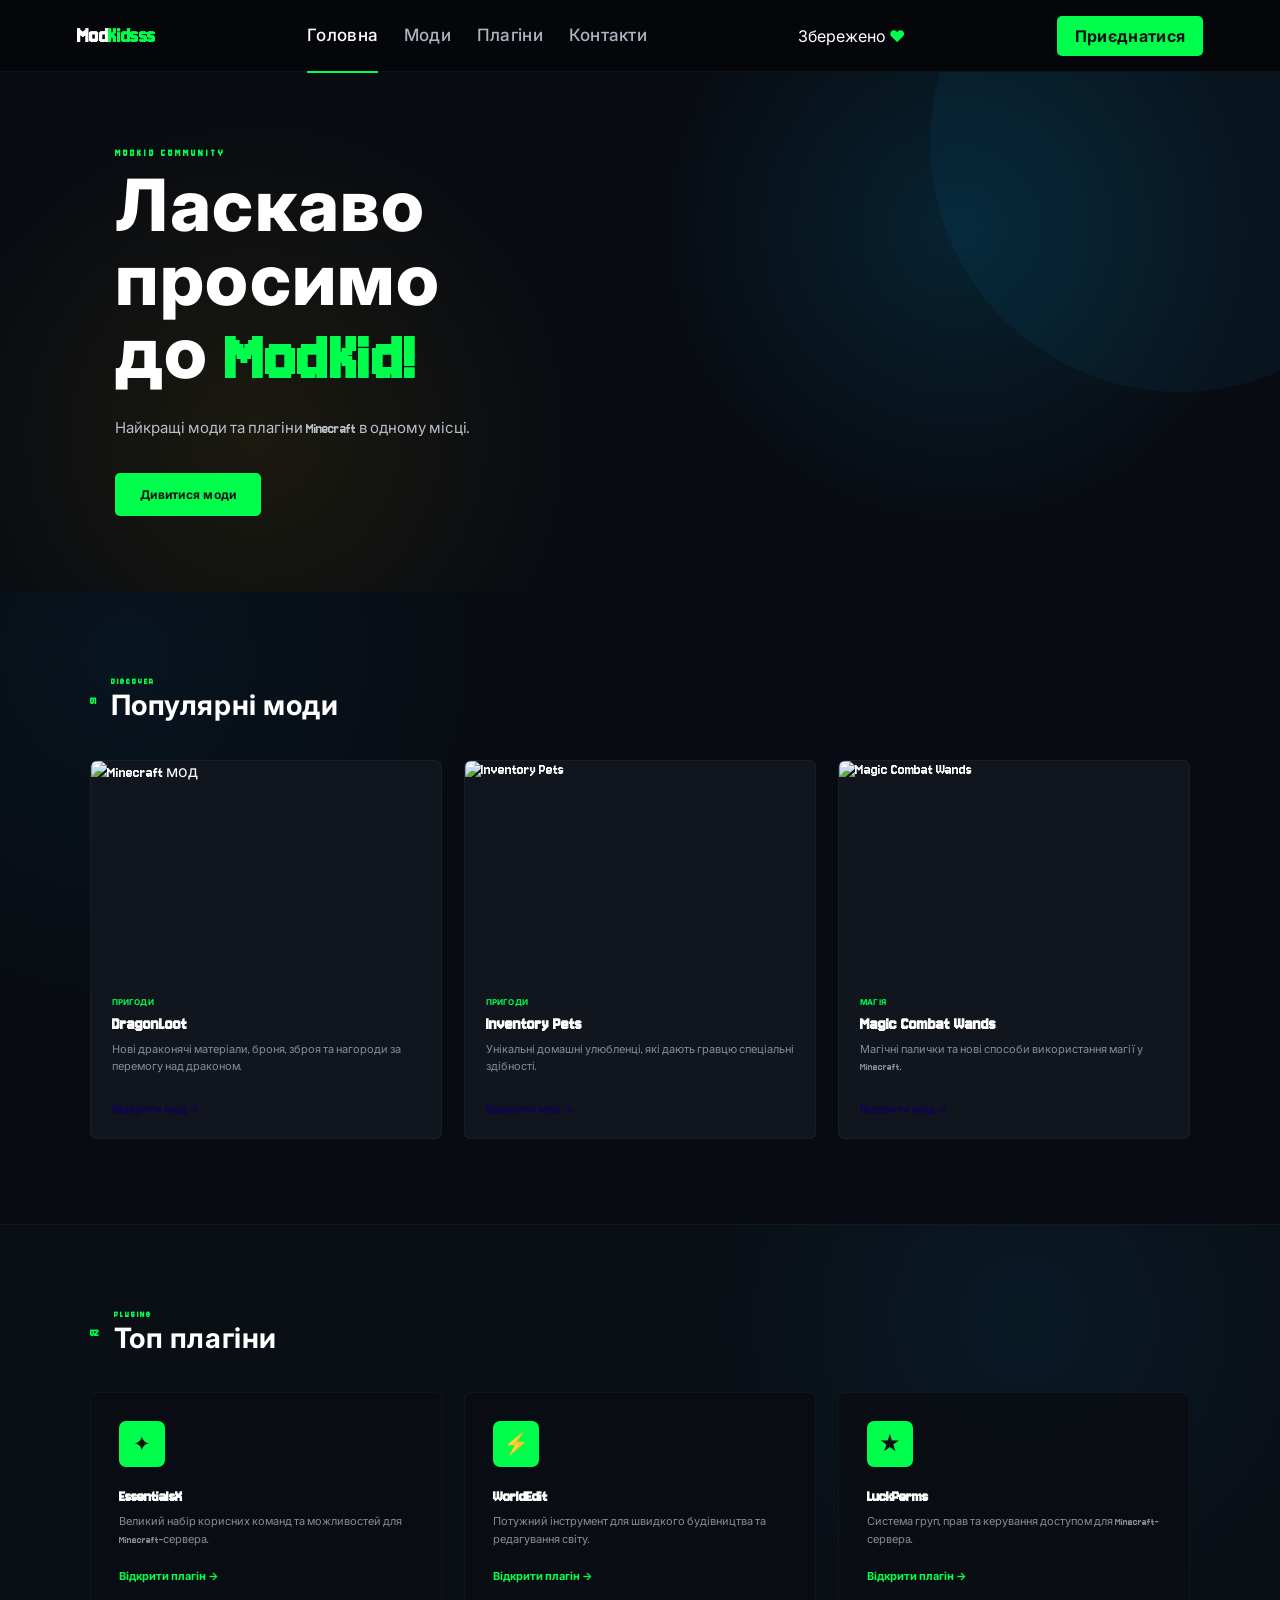
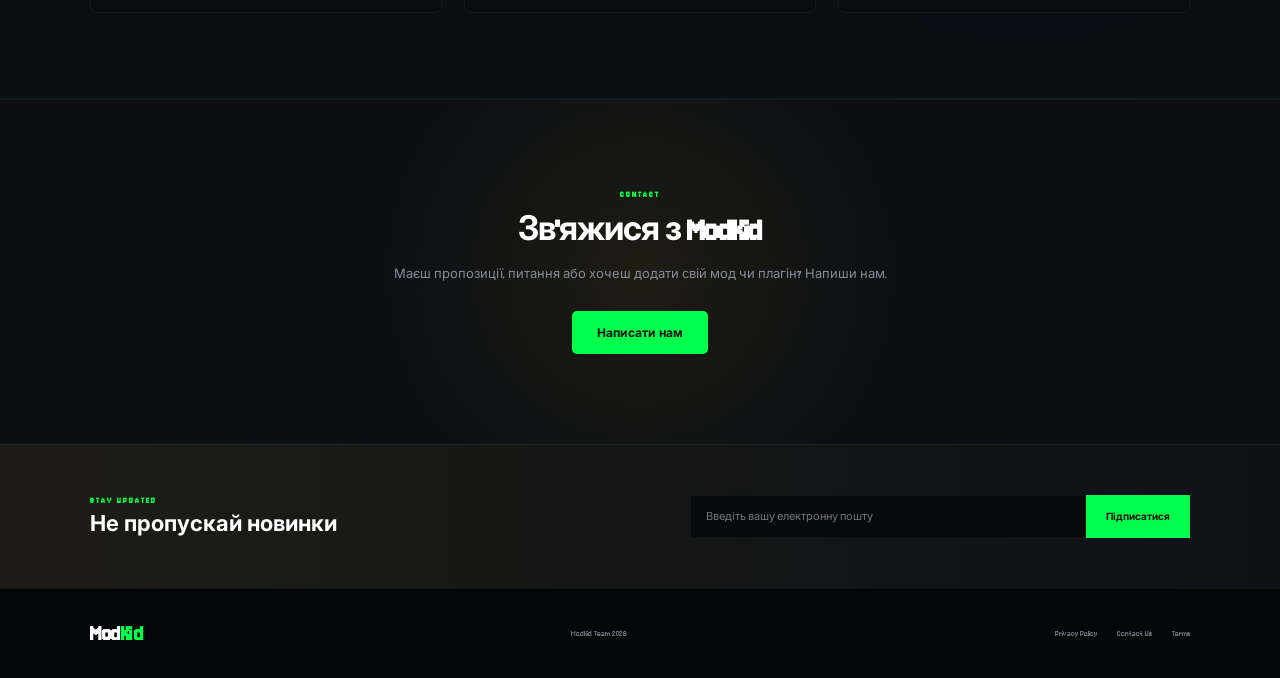
==== commit 69247076: "Update site pages and styles" ====
--- a/index.html
+++ b/index.html
@@ -30,20 +30,9 @@
                 <a href="#contacts">Контакти</a>
             </nav>
 
-<<<<<<< HEAD
-    <nav class="nav">
-       <nav class="nav">
-    <a href="index.html">Головна</a>
-    <a href="mods.html">Моди</a>
-    <a href="plugins.html">Плагіни</a>
-    <a href="favorites.html">Лайки ❤️️</a>
-    <a href="#contacts">Контакти</a>
-</nav>
-    </nav>
-=======
+            <a href="favorites.html" class="nav-favorites">Збережено <span aria-hidden="true">♥</span></a>
             <a href="#contacts" class="header-button"> Приєднатися </a>
         </header>
->>>>>>> 7495beb67d892593eac7b1ed8188c81a0f3878f4
 
         <main>
             <section class="hero">
--- a/style.css
+++ b/style.css
@@ -1,4 +1,4 @@
-@import url('https://fonts.googleapis.com/css2?family=Inter:wght@400;500;600;700;800&display=swap');
+@import url('https://fonts.googleapis.com/css2?family=Jersey+10&family=Inter:wght@400;500;600;700;800&display=swap');
 
 
 :root {
@@ -8,7 +8,7 @@
 
     --blue: #0f0254;
 
-    --black: #11836c;
+    --black: #080b11;
     --dark: #0b0e14;
     --dark-card: #11151d;
 
@@ -1367,4 +1367,112 @@
 
     }
 
-}+}
+
+/* Minecraft inspired pixel typography with Cyrillic support. */
+body {
+    font-family: "Jersey 10", "Inter", Arial, sans-serif;
+    background: var(--dark);
+}
+
+.logo,
+.hero-content h1,
+.page-title h1,
+.section-heading h2,
+.catalog-header h2,
+.catalog-body h3,
+.card-tag,
+.nav,
+.filter,
+.header-button,
+.yellow-button,
+.blue-button {
+    font-family: "Jersey 10", "Inter", Arial, sans-serif;
+    letter-spacing: .02em;
+}
+
+.nav { gap: clamp(12px, 2vw, 30px); }
+.nav a { font-size: 17px; }
+.header { gap: 20px; }
+.header-button { white-space: nowrap; font-size: 16px; }
+.nav-favorites span { color: var(--yellow); }
+.catalog-card[hidden] { display: none !important; }
+.catalog-tools {
+    display: flex;
+    align-items: center;
+    flex-wrap: wrap;
+    gap: 10px;
+    margin: -12px 0 24px;
+    padding: 14px;
+    background: rgba(17, 21, 29, .82);
+    border: 1px solid var(--border);
+    border-radius: 8px;
+}
+.catalog-search {
+    display: flex;
+    align-items: center;
+    gap: 10px;
+    flex: 1 1 280px;
+    min-width: 190px;
+    height: 42px;
+    padding: 0 12px;
+    border: 1px solid var(--border);
+    border-radius: 6px;
+    background: #0b0e14;
+    color: var(--muted);
+}
+.catalog-search span { color: var(--yellow); font-size: 25px; line-height: 1; }
+.catalog-search input {
+    width: 100%;
+    min-width: 0;
+    border: 0;
+    outline: 0;
+    background: transparent;
+    color: var(--white);
+    font-size: 16px;
+}
+.catalog-search input::placeholder { color: #747c89; }
+.catalog-sort-label { color: var(--muted); font-size: 15px; }
+.catalog-sort, .saved-filter {
+    min-height: 42px;
+    padding: 0 12px;
+    border: 1px solid var(--border);
+    border-radius: 6px;
+    background: #0b0e14;
+    color: var(--text);
+    font: inherit;
+    font-size: 15px;
+}
+.catalog-sort { cursor: pointer; }
+.saved-filter { cursor: pointer; transition: .2s ease; }
+.saved-filter:hover, .saved-filter.active { border-color: var(--yellow); color: var(--yellow); }
+.catalog-count { margin-left: auto; color: var(--muted); font-size: 14px; white-space: nowrap; }
+.catalog-empty { padding: 24px; color: var(--muted); text-align: center; border: 1px dashed var(--border); border-radius: 8px; }
+.catalog-empty[hidden] { display: none; }
+.card-actions { display: flex; align-items: center; justify-content: space-between; gap: 12px; margin-top: 14px; }
+.card-actions .blue-button { margin-top: 0; }
+.like-btn {
+    width: 38px; height: 38px; flex: 0 0 38px;
+    display: inline-grid; place-items: center;
+    border: 1px solid var(--border); border-radius: 6px;
+    background: #171d27; color: #b9c1ce; font-size: 24px;
+    transition: .2s ease;
+}
+.like-btn:hover, .like-btn.is-liked { color: #ff526a; border-color: #ff526a; background: rgba(255,82,106,.12); }
+.empty-favorites { grid-column: 1 / -1; padding: 32px; color: var(--muted); background: var(--dark-card); border: 1px solid var(--border); border-radius: 8px; line-height: 1.7; }
+.favorite-card .catalog-body p { min-height: 65px; }
+
+@media (max-width: 1050px) {
+    .header { flex-wrap: wrap; justify-content: center; padding-top: 14px; padding-bottom: 14px; }
+    .nav { flex-wrap: wrap; justify-content: center; }
+    .nav a.active::after { bottom: -8px; }
+}
+
+@media (max-width: 600px) {
+    .nav { gap: 12px; }
+    .nav a { font-size: 15px; }
+    .catalog-tools { align-items: stretch; }
+    .catalog-search { flex-basis: 100%; }
+    .catalog-sort-label { align-self: center; }
+    .catalog-count { width: 100%; margin-left: 0; }
+}
